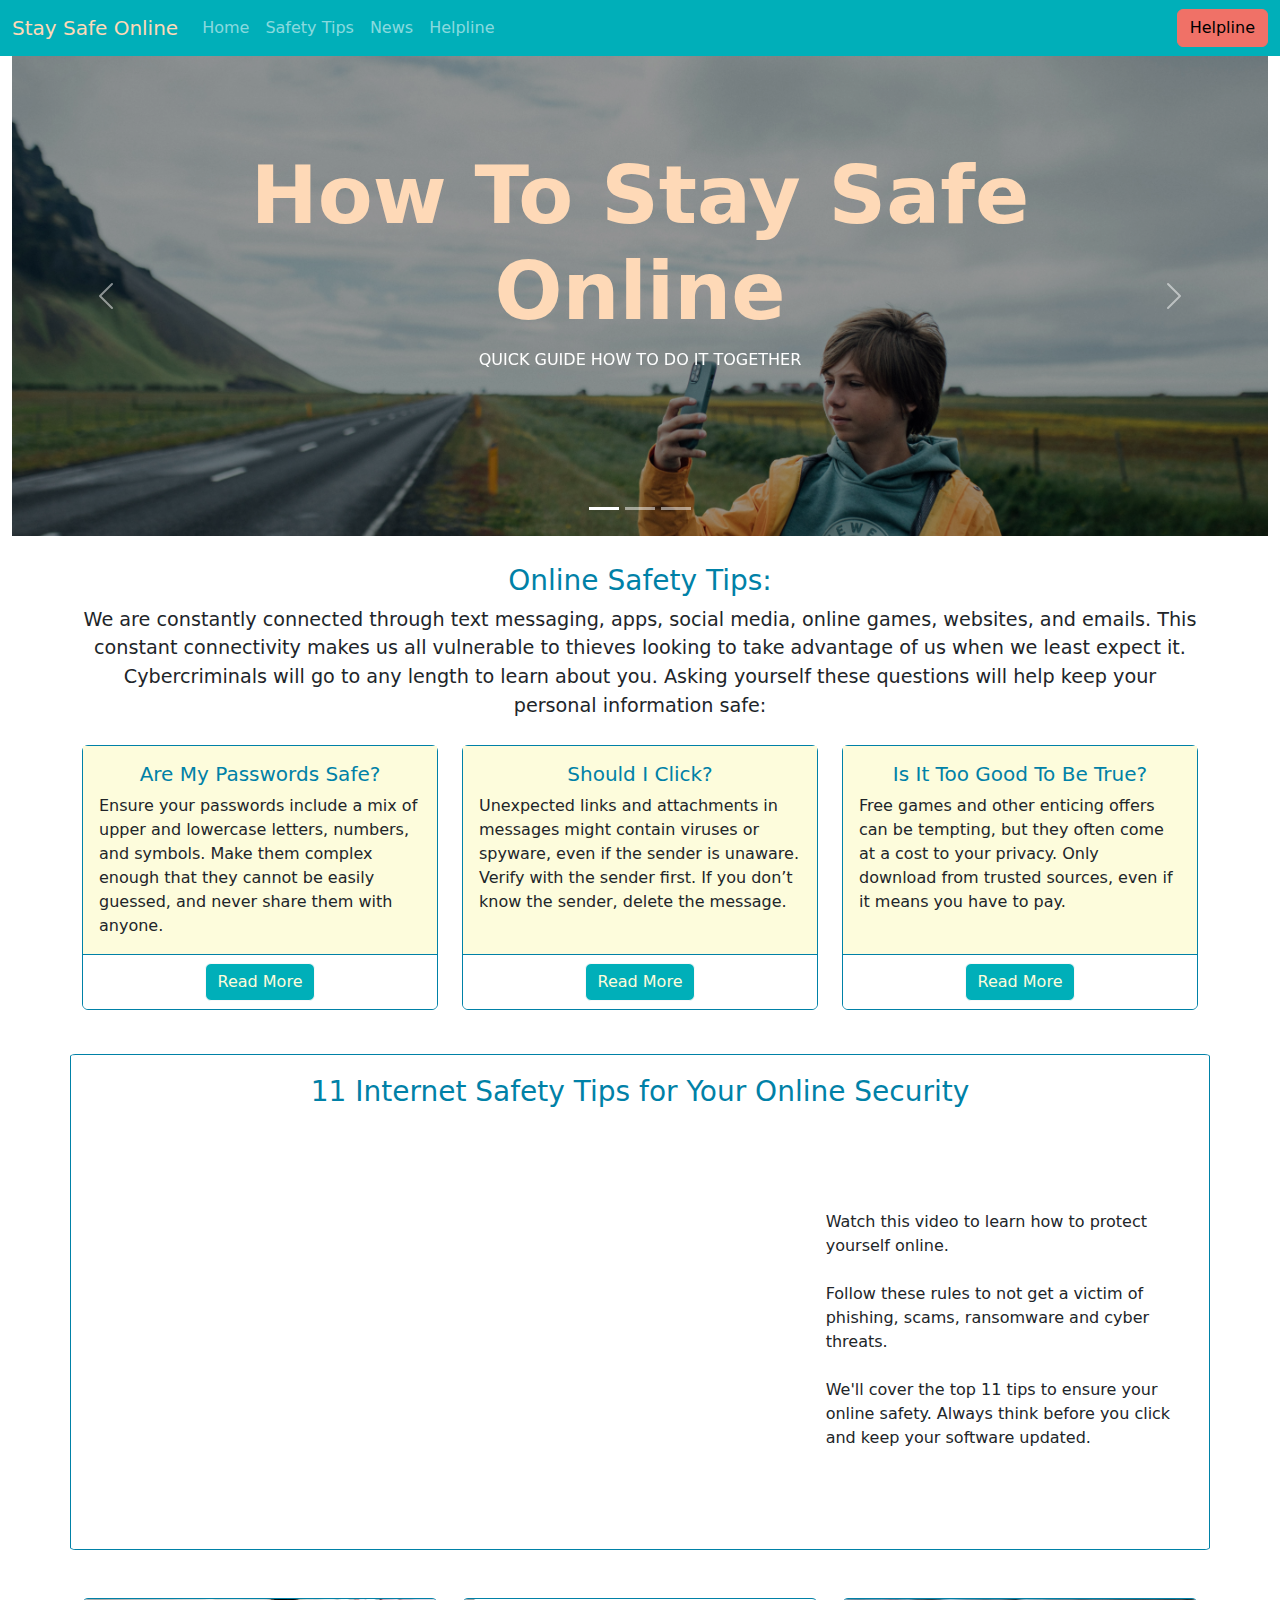
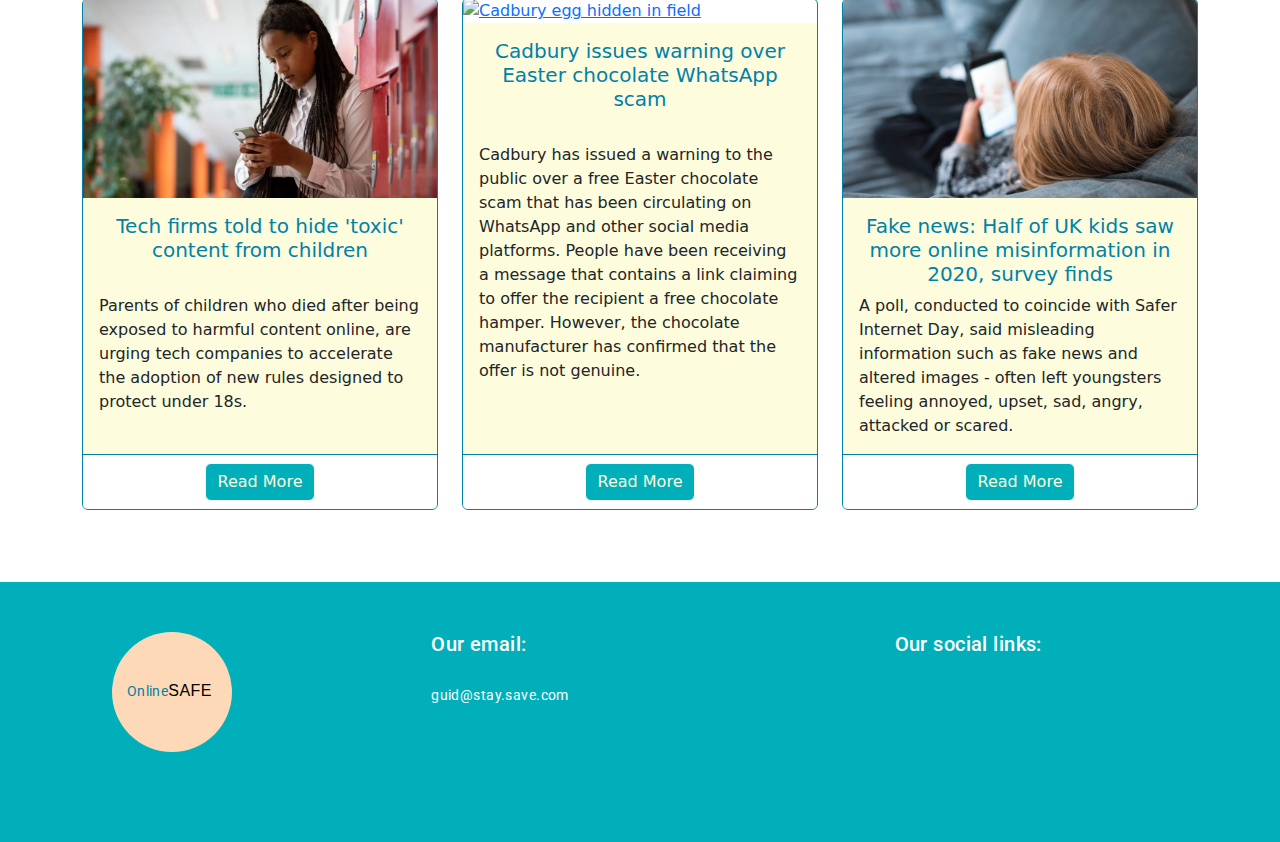
==== index.html @ 12eb0b9b "Merge pull request #34 from Swetlanda/cards-fixing" ====
<!DOCTYPE html>
<html lang="en">

<head>
    <meta charset="UTF-8">
    <meta name="viewport" content="width=device-width, initial-scale=1.0">

    <!-- Bootstrap 5.3-->
    <link href="https://cdn.jsdelivr.net/npm/bootstrap@5.3.3/dist/css/bootstrap.min.css" rel="stylesheet"
        integrity="sha384-QWTKZyjpPEjISv5WaRU9OFeRpok6YctnYmDr5pNlyT2bRjXh0JMhjY6hW+ALEwIH" crossorigin="anonymous">
    <script src="https://cdn.jsdelivr.net/npm/bootstrap@5.3.3/dist/js/bootstrap.bundle.min.js"
        integrity="sha384-YvpcrYf0tY3lHB60NNkmXc5s9fDVZLESaAA55NDzOxhy9GkcIdslK1eN7N6jIeHz" crossorigin="anonymous">
    </script>

    <!-- Font Awesome -->
    <script src="https://kit.fontawesome.com/e3f2204a0c.js" crossorigin="anonymous"></script>

    <!--Hover-->
    <link rel="stylesheet" href="https://cdnjs.cloudflare.com/ajax/libs/hover.css/2.1.1/css/hover-min.css" type="text/css" />

    <!--Style CSS-->
    <link rel="stylesheet" href="../assets/css/style.css" type="text/css">


    <title>A Guide How to Stay Safe Online</title>
</head>

<body>
    <!-- Navbar from Bootstrap and Whiskey example in LMS -->
    <nav class="navbar navbar-expand-sm navbar-dark navbar-custom-background">
        <div class="container-fluid">
            <a href="/" class="navbar-brand">Stay Safe Online</a>
            
            <!-- Bootstrap collapsable nav -->
            <button class="navbar-toggler" type="button" data-bs-toggle="collapse" data-bs-target="#navbarNavDropdown"
                aria-controls="navbarNavDropdown" aria-expanded="false" aria-label="Toggle navigation">
                <span class="navbar-toggler-icon"></span>
            </button>
            <div class="collapse navbar-collapse" id="navbarNavDropdown">
                <ul class="navbar-nav me-auto mb-2 mb-sm-0">
                    <li class="active nav-item"><a class="nav-link" href="/">Home</a></li>
                    <li class="nav-item"><a class="nav-link" href="/safety-tips-page.html">Safety Tips</a></li>
                    <li class="nav-item"><a class="nav-link" href="/news-page.html">News</a></li>
                    <li class="nav-item"><a class="nav-link" href="/helpline.html">Helpline</a></li>
                </ul>
            </div>
            <a href="/helpline.html"><button type="button" class="btn btn-helpline">Helpline</button></a>
        </div>
    </nav>

    <!--main content-->
    <main>


        <!--Hero-->
        <section class="container-fluid">
            <div id="carouselExampleIndicators" class="carousel slide">
                <div class="carousel-indicators">
                    <button type="button" data-bs-target="#carouselExampleIndicators" data-bs-slide-to="0"
                        class="active" aria-current="true" aria-label="Slide 1"></button>
                    <button type="button" data-bs-target="#carouselExampleIndicators" data-bs-slide-to="1"
                        aria-label="Slide 2"></button>
                    <button type="button" data-bs-target="#carouselExampleIndicators" data-bs-slide-to="2"
                        aria-label="Slide 3"></button>
                </div>
                <div class="carousel-inner">
                    <div class="carousel-item active c-item">
                        <img src="/assets/images/hero/banner1.jpg" class="d-block w-100 c-img" alt="...">
                        <div class="carousel-caption top-0 mt-4 d-none d-md-block">
                            <h1 class="display-1 fw-bolder text-capitalize mt-5">How to stay safe online</h1>
                            <p class="text-uppercase">Quick guide how to do it together</p>
                        </div>
                    </div>
                    <div class="carousel-item c-item">
                        <img src="/assets/images/hero/banner2.jpg" class="d-block w-100 c-img" alt="...">
                        <div class="carousel-caption top-0 mt-4 d-none d-md-block">
                            <h1 class="display-1 fw-bolder taxt-capitalize mt-5">How to stay safe online</h1>
                            <p class="text-uppercase">Quick guide how to do it together</p>
                        </div>
                    </div>
                    <div class="carousel-item c-item">
                        <img src="/assets/images/hero/banner3.jpg" class="d-block w-100 c-img" alt="...">
                        <div class="carousel-caption top-0 mt-4 d-none d-md-block">
                            <h1 class="display-1 fw-bolder taxt-capitalize mt-5">How to stay safe online</h1>
                            <p class="text-uppercase">Quick guide how to do it together</p>
                        </div>
                    </div>
                </div>
                <button class="carousel-control-prev" type="button" data-bs-target="#carouselExampleIndicators"
                    data-bs-slide="prev">
                    <span class="carousel-control-prev-icon" aria-hidden="true"></span>
                    <span class="visually-hidden">Previous</span>
                </button>
                <button class="carousel-control-next" type="button" data-bs-target="#carouselExampleIndicators"
                    data-bs-slide="next">
                    <span class="carousel-control-next-icon" aria-hidden="true"></span>
                    <span class="visually-hidden">Next</span>
                </button>
            </div>
        </section>

        <!-- Safety Tips Features using Bootstrap Cards -->
        <section id="homepage-safetytip">
            <div class="container">
                <div class="row">
                    <div class="col-12 my-2">
                        <h3 class="homepage-safety-header"><i class="fa-solid fa-earth-americas"></i> Online
                            Safety
                            Tips:</h3>
                        <p class="homepage-safety-text">We are constantly connected through text messaging,
                            apps, social
                            media, online games, websites, and emails. This constant connectivity makes us all
                            vulnerable to thieves looking to take advantage of us when we least expect it.
                            Cybercriminals will go to any length to learn about you. Asking yourself these
                            questions
                            will help keep your personal information safe:
                        </p>
                    </div>
                </div>
                <div class="row row-cols-1 row-cols-md-3">
                    <div class="col mb-4">
                        <div class="card h-100">
                            <div class="card-body safety-article">
                                <h5 class="card-title"><i class="fa-solid fa-key"></i> Are My Passwords Safe?
                                </h5>
                                <p class="card-text">Ensure your passwords include a mix of upper and lowercase
                                    letters,
                                    numbers, and symbols. Make them complex enough that they cannot be easily
                                    guessed,
                                    and never share them with anyone.</p>
                            </div>
                            <div class="card-footer">
                                <a href="https://support.google.com/accounts/answer/32040?hl=en"
                                    class="btn btn-light">Read More</a>
                            </div>
                        </div>
                    </div>
                    <div class="co mb-4">
                        <div class="card h-100">
                            <div class="card-body safety-article">
                                <h5 class="card-title"><i class="fa-solid fa-bug"></i> Should I Click?</h5>
                                <p class="card-text">Unexpected links and attachments in messages might contain
                                    viruses
                                    or spyware, even if the sender is unaware. Verify with the sender first. If
                                    you
                                    don’t know the sender, delete the message.</p>
                            </div>
                            <div class="card-footer">
                                <a href="https://www.malwarebytes.com/cybersecurity/basics/internet-safety-tips"
                                    class="btn btn-light">Read More</a>
                            </div>
                        </div>
                    </div>
                    <div class="col mb-4">
                        <div class="card h-100">
                            <div class="card-body safety-article">
                                <h5 class="card-title"><i class="fa-solid fa-user-shield"></i> Is It Too Good To
                                    Be
                                    True?</h5>
                                <p class="card-text">Free games and other enticing offers can be tempting, but
                                    they
                                    often come at a cost to your privacy. Only download from trusted sources,
                                    even if it
                                    means you have to pay.</p>
                            </div>
                            <div class="card-footer">
                                <a href="https://www.nspcc.org.uk/keeping-children-safe/online-safety/online-games/"
                                    class="btn btn-light">Read More</a>
                            </div>
                        </div>
                    </div>
                </div>
            </div>
         </section>

        <!-- /.Safety Tips Features -->

        <!-- /Video/Image Features - link copied from Youtube-->
        <div class="container video">
            <div class="row gap20">
                <div class="col-md-12">
                    <h3 class="homepage-video-header"><i class="fa-solid fa-user-lock"></i> 11 Internet Safety Tips for
                        Your Online Security</h3>
                </div>
                <div class="row">
                    <div class="col-md-8 mb-3">
                        <div class="embed-responsive embed-responsive-16by9 video-box">
                            <iframe class="embed-responsive-item" width="560" height="315"
                                src="https://www.youtube.com/embed/aO858HyFbKI?si=JNpHfuOLZrIOGwJD"
                                title="YouTube video player" frameborder="0"
                                allow="accelerometer; autoplay; clipboard-write; encrypted-media; gyroscope; picture-in-picture; web-share"
                                referrerpolicy="strict-origin-when-cross-origin" allowfullscreen></iframe>
                        </div>
                    </div>
                    <div class="col-md-4 video-description d-flex align-items-center">
                        <p>
                            Watch this video to learn how to protect yourself online.
                            <br>
                            <br>
                            Follow these rules to not get a victim of phishing, scams, ransomware and cyber
                            threats.
                            <br>
                            <br>
                            We'll cover the top 11 tips to ensure your online safety.
                            Always think before you click and keep your software updated.
                        </p>
                    </div>
                </div>
            </div>
        </div>
        <br>
        <br>


<!-- /News Features -->
        <div class="container">
            <div class="row row-cols-1 row-cols-md-3">
                <div class="col mb-4">
                    <div class="card h-100">
                        <a href="https://www.bbc.co.uk/news/articles/czrx13jj9p3o" target="_blank">
                            <img src="/assets/images/bbc-news-toxic-content.jpg" class="card-img-top"
                                alt="Girl looking at phone">
                        </a>
                        <div class="card-body safety-article">
                            <h5 class="card-title">Tech firms told to hide 'toxic' content from children</h5>
                            <br>
                            <p class="card-text">Parents of children who died after being exposed to harmful content
                                online,
                                are urging tech companies to accelerate the adoption of new rules designed to protect
                                under 18s.
                            </p>
                        </div>
                        <div class="card-footer">
                            <a href="https://www.bbc.co.uk/news/articles/czrx13jj9p3o" target="_blank"
                                class="btn btn-light">Read More</a>
                        </div>
                    </div>
                </div>
                <div class="col mb-4">
                    <div class="card h-100">
                        <a href="https://news.sky.com/story/cadbury-issues-warning-over-easter-chocolate-whatsapp-scam-12579457"
                            target="_blank">
                            <img src="/assets/images/skynews-cadbury-scam-whatsapp.png" class="card-img-top"
                                alt="Cadbury egg hidden in field">
                        </a>
                        <div class="card-body safety-article">
                            <h5 class="card-title">Cadbury issues warning over Easter chocolate WhatsApp scam</h5>
                            <br>
                            <p class="card-text">Cadbury has issued a warning to the public over a free Easter chocolate
                                scam that has been circulating on WhatsApp and other social media platforms.

                                People have been receiving a message that contains a link claiming to offer the
                                recipient a free chocolate hamper.

                                However, the chocolate manufacturer has confirmed that the offer is not genuine.</p>
                        </div>
                        <div class="card-footer">
                            <a href="https://news.sky.com/story/cadbury-issues-warning-over-easter-chocolate-whatsapp-scam-12579457"
                                target="_blank" class="btn btn-light">Read More</a>
                        </div>
                    </div>
                </div>
                <div class="col mb-4">
                    <div class="card h-100">
                        <a href="https://news.sky.com/story/fake-news-half-of-uk-kids-saw-more-online-misinformation-in-2020-survey-finds-12213722"
                            target="_blank">
                            <img src="/assets/images/skynews-child-online-safety.jpg" class="card-img-top"
                                alt="Redhead child on sofa looking at phone">
                        </a>
                        <div class="card-body safety-article">
                            <h5 class="card-title">Fake news: Half of UK kids saw more online misinformation in 2020,
                                survey finds
                            </h5>
                            <p class="card-text">A poll, conducted to coincide with Safer Internet Day, said misleading
                                information such as fake news and altered images - often left youngsters feeling
                                annoyed, upset, sad, angry, attacked or scared.
                            </p>
                        </div>
                        <div class="card-footer">
                            <a href="https://news.sky.com/story/fake-news-half-of-uk-kids-saw-more-online-misinformation-in-2020-survey-finds-12213722"
                                target="_blank" class="btn btn-light">Read More</a>
                        </div>
                    </div>
                </div>
                <br>
            </div>
        </div>
        <br>
        <br>
    </main>

    <!--Footer-->
    <footer class="footer">
        <div class="container-fluid footer-list">
            <div class="logo">
                <a href="index.html" class="link">Online<span class="logo-span">SAFE</span></a>
            </div>
            <div class="socials-email">
                <h5>Our email:</h5>
                <p>guid@stay.save.com</p>
            </div>
            <div class="socials">
                <h5>Our social links:</h5>
                <ul id="social-networks">
                    <li>
                        <a href="https://www.facebook.com/" target="_blank" rel="noopener"
                            aria-label="Visit our Facebook page (opens in a new tab)">
                            <i class="fa-brands fa-facebook" style="font-size: 3em;"></i></a>
                    </li>
                    <li>
                        <a href="https://www.twitter.com/" target="_blank" rel="noopener"
                            aria-label="Visit our Twitter page (opens in a new tab)">
                            <i class="fa-brands fa-twitter-square" style="font-size: 3em;"></i></a>
                    </li>
                    <li>
                        <a href="https://www.youtube.com/" target="_blank" rel="noopener"
                            aria-label="Visit our YouTube page (opens in a new tab)">
                            <i class="fa-brands fa-youtube-square" style="font-size: 3em;"></i></a>
                    </li>
                    <li>
                        <a href="https://www.instagram.com/" target="_blank" rel="noopener"
                            aria-label="Visit our Instagram page (opens in a new tab)">
                            <i class="fa-brands fa-instagram" style="font-size: 3em;"></i></a>
                    </li>
                </ul>
            </div>
        </div>
    </footer>

    <!-- Bootstrap 5.3-->

    <script src="https://cdn.jsdelivr.net/npm/@popperjs/core@2.11.8/dist/umd/popper.min.js"
        integrity="sha384-I7E8VVD/ismYTF4hNIPjVp/Zjvgyol6VFvRkX/vR+Vc4jQkC+hVqc2pM8ODewa9r" crossorigin="anonymous">
    </script>
    <script src="https://cdn.jsdelivr.net/npm/bootstrap@5.3.3/dist/js/bootstrap.min.js"
        integrity="sha384-0pUGZvbkm6XF6gxjEnlmuGrJXVbNuzT9qBBavbLwCsOGabYfZo0T0to5eqruptLy" crossorigin="anonymous">
    </script>

</body>

</html>
---- assets/css/style.css ----
@import url('https://fonts.googleapis.com/css?family=Roboto:100,200,300,400,500,600,700');

/* Asterisk wildcard selector to override default styles added by the browser */
* {
    padding: 0;
    margin: 0;
    box-sizing: border-box;
}

/* General styles */
body {
    min-height: 100vh;
    display: flex;
    flex-direction: column;
}


/* Styles for Navbar */
.navbar-custom-background {
    background-color: #00AFB9;
}

.btn-helpline {
    background-color: #F07167;
    border-color: #F07167;
    color: black;
}

.btn-helpline:hover {
    background-color: #d7473c;
    border-color: #d7473c;
}

.navbar-brand {
    color: #FED9B7;
}

/* Main content */
main {

    /* Make main element take up any surplus space to push footer down */
    flex: 1 0 auto;
}

/* hero */
h1 {
    color: #FED9B7;
}

.c-item {
    height: 480px;
}

.c-img {
    height: 100%;
    object-fit: cover;
    filter: brightness(0.6);
}

/*Safety tips*/
.homepage-safety-header,
.safety-page-header, .news-header {
    color: #0081A7;
    text-align: center;
    margin-top: 20px;
}

.homepage-safety-text {
    text-align: center;
    font-size: 120%;
}

.safety-page-text {
    text-align: center;
    font-size: 120%;
}

.safety-article {
    background-color: #FDFCDC;

}

.card-footer {
    background-color: white;
    text-align: center;
}

.card-title {
    text-align: center;
    color: #0081A7;
}

.card {
    border-color: #0081A7;
    margin-bottom: 0;
}

.btn-light {
    background-color: #00AFB9;
    color: #FDFCDC;
}

.btn-light:hover {
    background-color: #166166;
    color: #FDFCDC;
}

.card-footer {
    border-color: #0081A7;
}

/* Video-feature*/
.gap20 {
    margin-top: 20px;
}

.homepage-video-header {
    color: #0081A7;
    text-align: center;

    margin-bottom: 20px;
}

.embed-responsive-16by9 {
    position: relative;
    display: block;
    overflow: hidden;
    width: 100%;
    padding-top: 56.25%;
}

.embed-responsive-16by9 iframe {
    position: absolute;
    top: 0;
    left: 0;
    width: 100%;
    height: 100%;
}

@media (max-width: 767px) {
    .col-md-8,
    .col-md-4 {
        flex: 0 0 100%;
        max-width: 100%;
    }
}

.video {
    border: 1px solid #0081A7;
    border-radius: 0.5%;
    margin-top: 20px;

}

.video-box {
    margin-bottom: 20px;
    display: block;
    margin: auto;
 }

/* Feature - Video */
.gap100 {
    margin-bottom: 100px;
  }

/* Footer */
.footer {
    font-family: "Roboto", sans-serif;
    font-style: normal;
    font-weight: 400;
    font-size: 14px;
    line-height: 1.71;
    letter-spacing: 0.03em;
    color: #ffffff;
    background: #00AFB9;
    height: auto;
    padding-top: 50px;
    padding-bottom: 50px;

}

.footer-list {
    display: flex;
    justify-content: space-around;
}

.logo {
    width: 120px;
    height: 120px;
    background-color: #FED9B7;
    border-radius: 50%;
}

#social-networks {
    text-align: center;
    padding: 20px 0;
    display: flex;
    justify-content: space-evenly;
    list-style-type: none;
}

#social-networks i {
    font-size: 160%;
    padding: 5%;
    color: #3a3a3a;
}

#social-networks i:hover {
    color: #FED9B7;
}

.socials-email h5 {
    margin-bottom: 28px;
}

.socials {
    width: 400px;
    height: auto;
}

.socials h5 {
    text-align: center;
}

.footer a {
    position: relative;
    top: 40%;
    left: 15px;
    font-style: normal;
    text-decoration: none;
    color: #0081A7;
    letter-spacing: 0.03em;
}

.logo-span {
    font-family: "Raleway", sans-serif;
    font-weight: 400;
    font-size: 16px;
    line-height: 1.19;
    letter-spacing: 0.03em;
    color: black;
}

/* Media query: large or landscape phones (576px and up) */
@media screen and (max-width: 765px) {
    .logo {
        display: none;
    }
}

/* Helpline */
.image-container {
    display: flex;
    justify-content: center; 
    align-items: center;    
    text-align: center;   
    padding: 20px;   
 }

.responsive-image {
    max-width: 100%; 
    height: auto;    
    display: block;  
    margin: 0 auto;  
    width: 15%;      
}
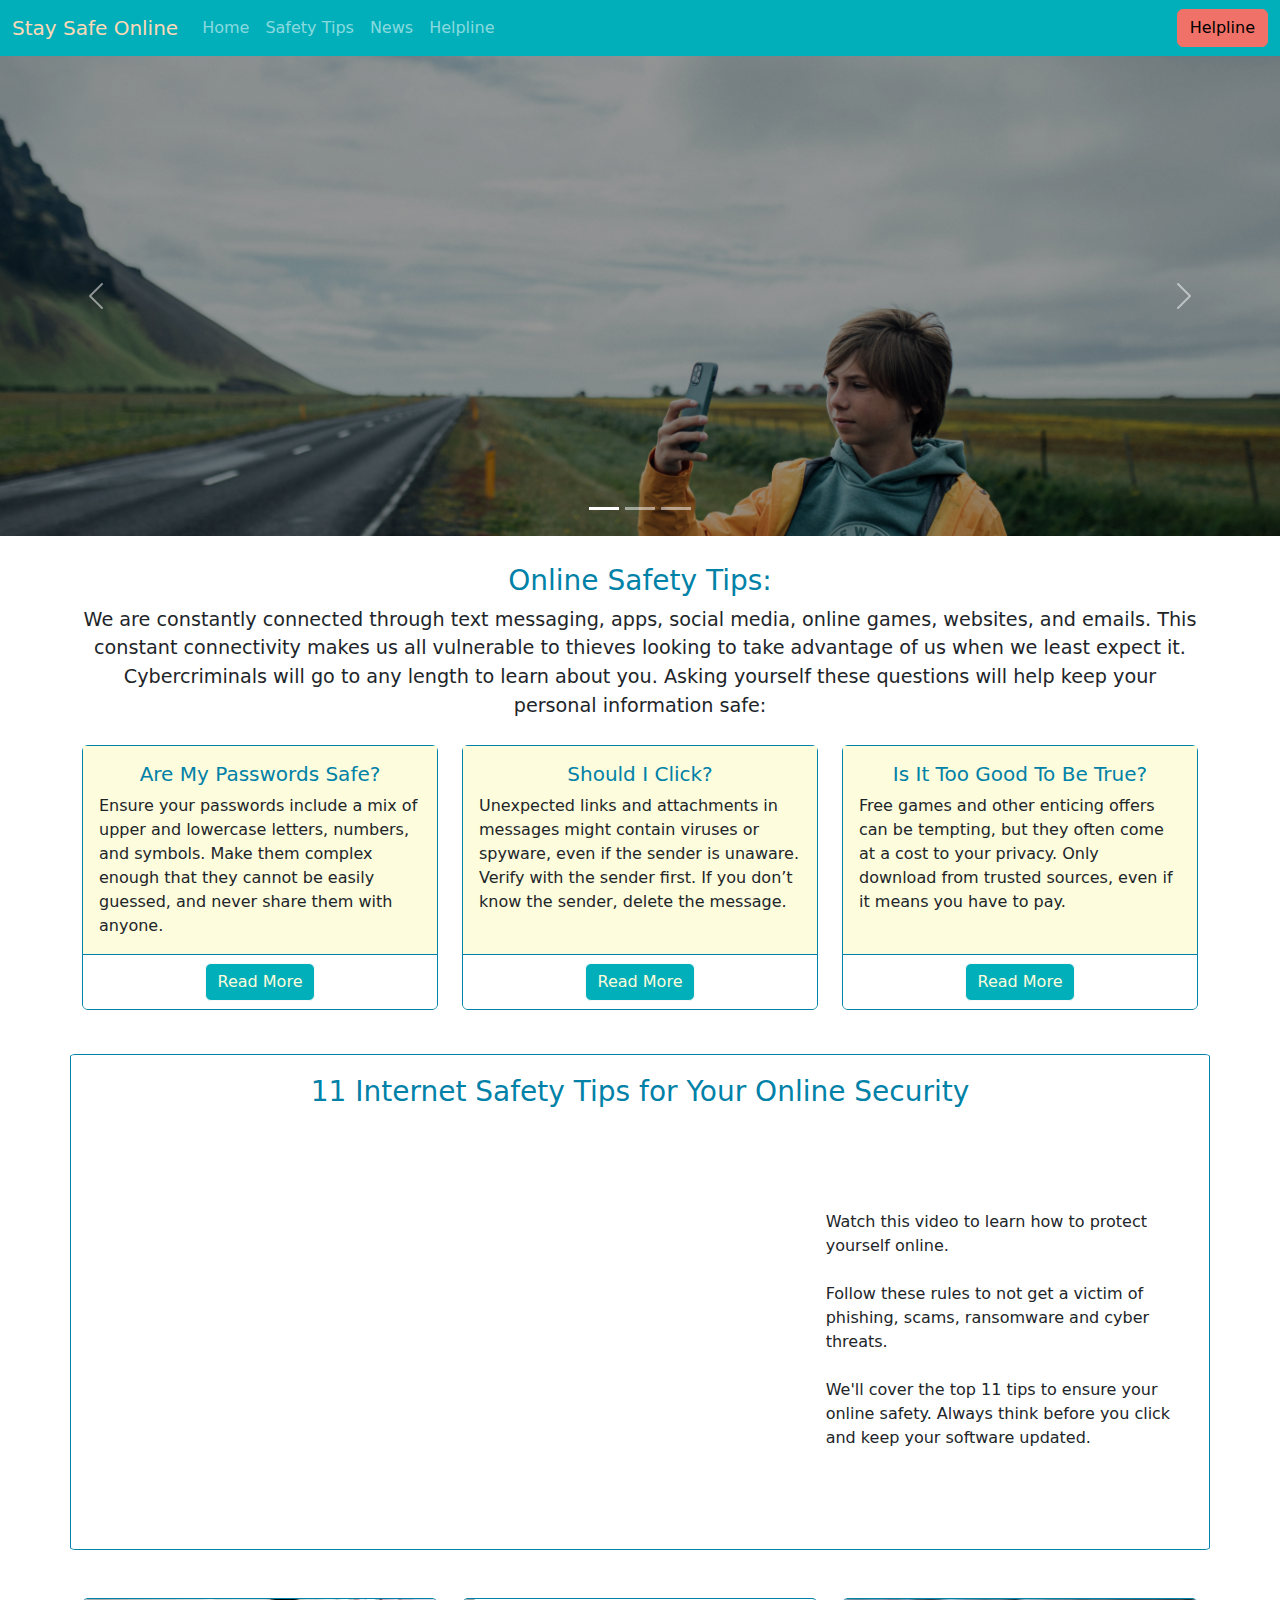
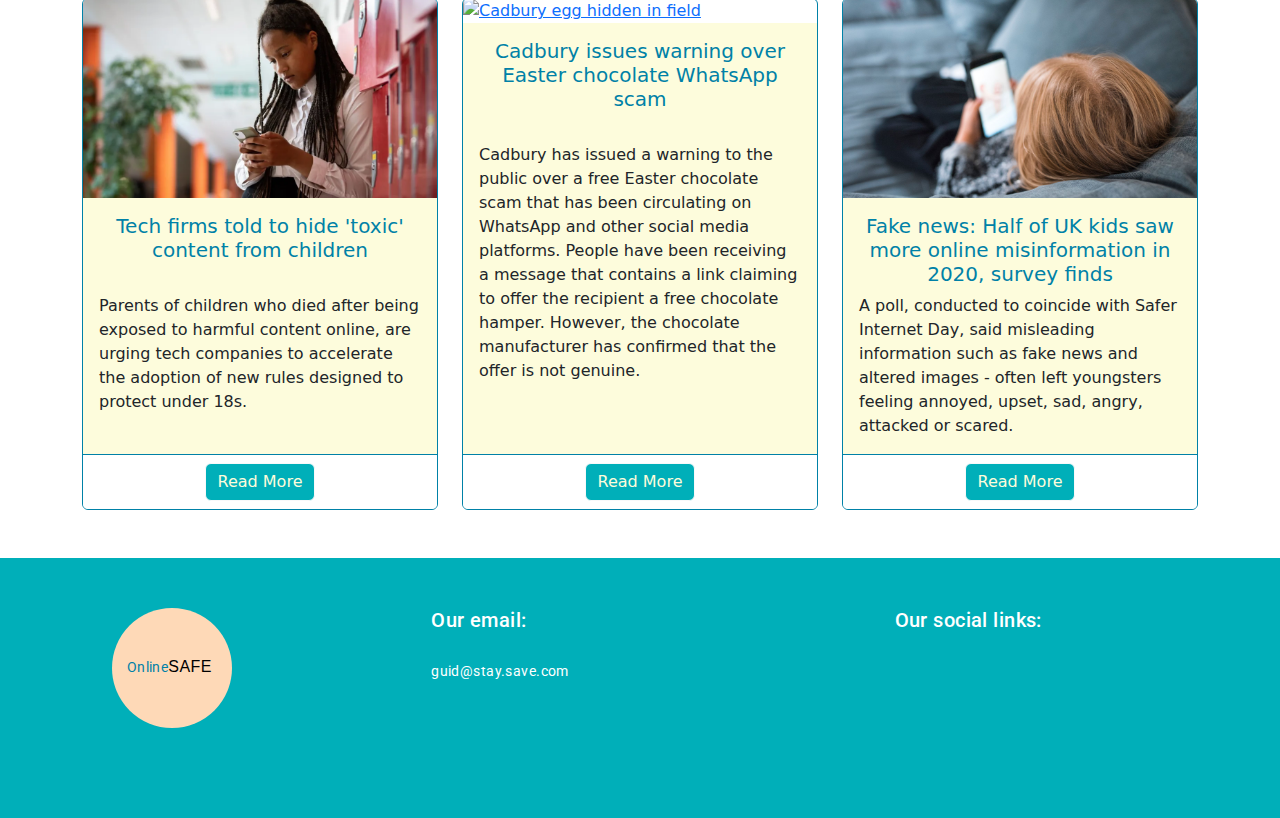
==== commit 05510641: "Grammar mistake fixed" ====
--- a/index.html
+++ b/index.html
@@ -53,7 +53,7 @@
 
 
         <!--Hero-->
-        <section class="container-fluid">
+        <section id="hero">
             <div id="carouselExampleIndicators" class="carousel slide">
                 <div class="carousel-indicators">
                     <button type="button" data-bs-target="#carouselExampleIndicators" data-bs-slide-to="0"
@@ -65,22 +65,22 @@
                 </div>
                 <div class="carousel-inner">
                     <div class="carousel-item active c-item">
-                        <img src="/assets/images/hero/banner1.jpg" class="d-block w-100 c-img" alt="...">
-                        <div class="carousel-caption top-0 mt-4 d-none d-md-block">
+                        <img src="/assets/images/hero/banner1.jpg" class="d-block w-100 c-img" alt="boy with a phone">
+                        <div id="cover-text">
                             <h1 class="display-1 fw-bolder text-capitalize mt-5">How to stay safe online</h1>
                             <p class="text-uppercase">Quick guide how to do it together</p>
                         </div>
                     </div>
                     <div class="carousel-item c-item">
-                        <img src="/assets/images/hero/banner2.jpg" class="d-block w-100 c-img" alt="...">
-                        <div class="carousel-caption top-0 mt-4 d-none d-md-block">
+                        <img src="/assets/images/hero/banner2.jpg" class="d-block w-100 c-img" alt="a laptop">
+                        <div id="cover-text">
                             <h1 class="display-1 fw-bolder taxt-capitalize mt-5">How to stay safe online</h1>
                             <p class="text-uppercase">Quick guide how to do it together</p>
                         </div>
                     </div>
                     <div class="carousel-item c-item">
-                        <img src="/assets/images/hero/banner3.jpg" class="d-block w-100 c-img" alt="...">
-                        <div class="carousel-caption top-0 mt-4 d-none d-md-block">
+                        <img src="/assets/images/hero/banner3.jpg" class="d-block w-100 c-img" alt="teenegers with phones">
+                        <div id="cover-text">
                             <h1 class="display-1 fw-bolder taxt-capitalize mt-5">How to stay safe online</h1>
                             <p class="text-uppercase">Quick guide how to do it together</p>
                         </div>
@@ -286,8 +286,7 @@
             </div>
         </div>
         <br>
-        <br>
-    </main>
+     </main>
 
     <!--Footer-->
     <footer class="footer">
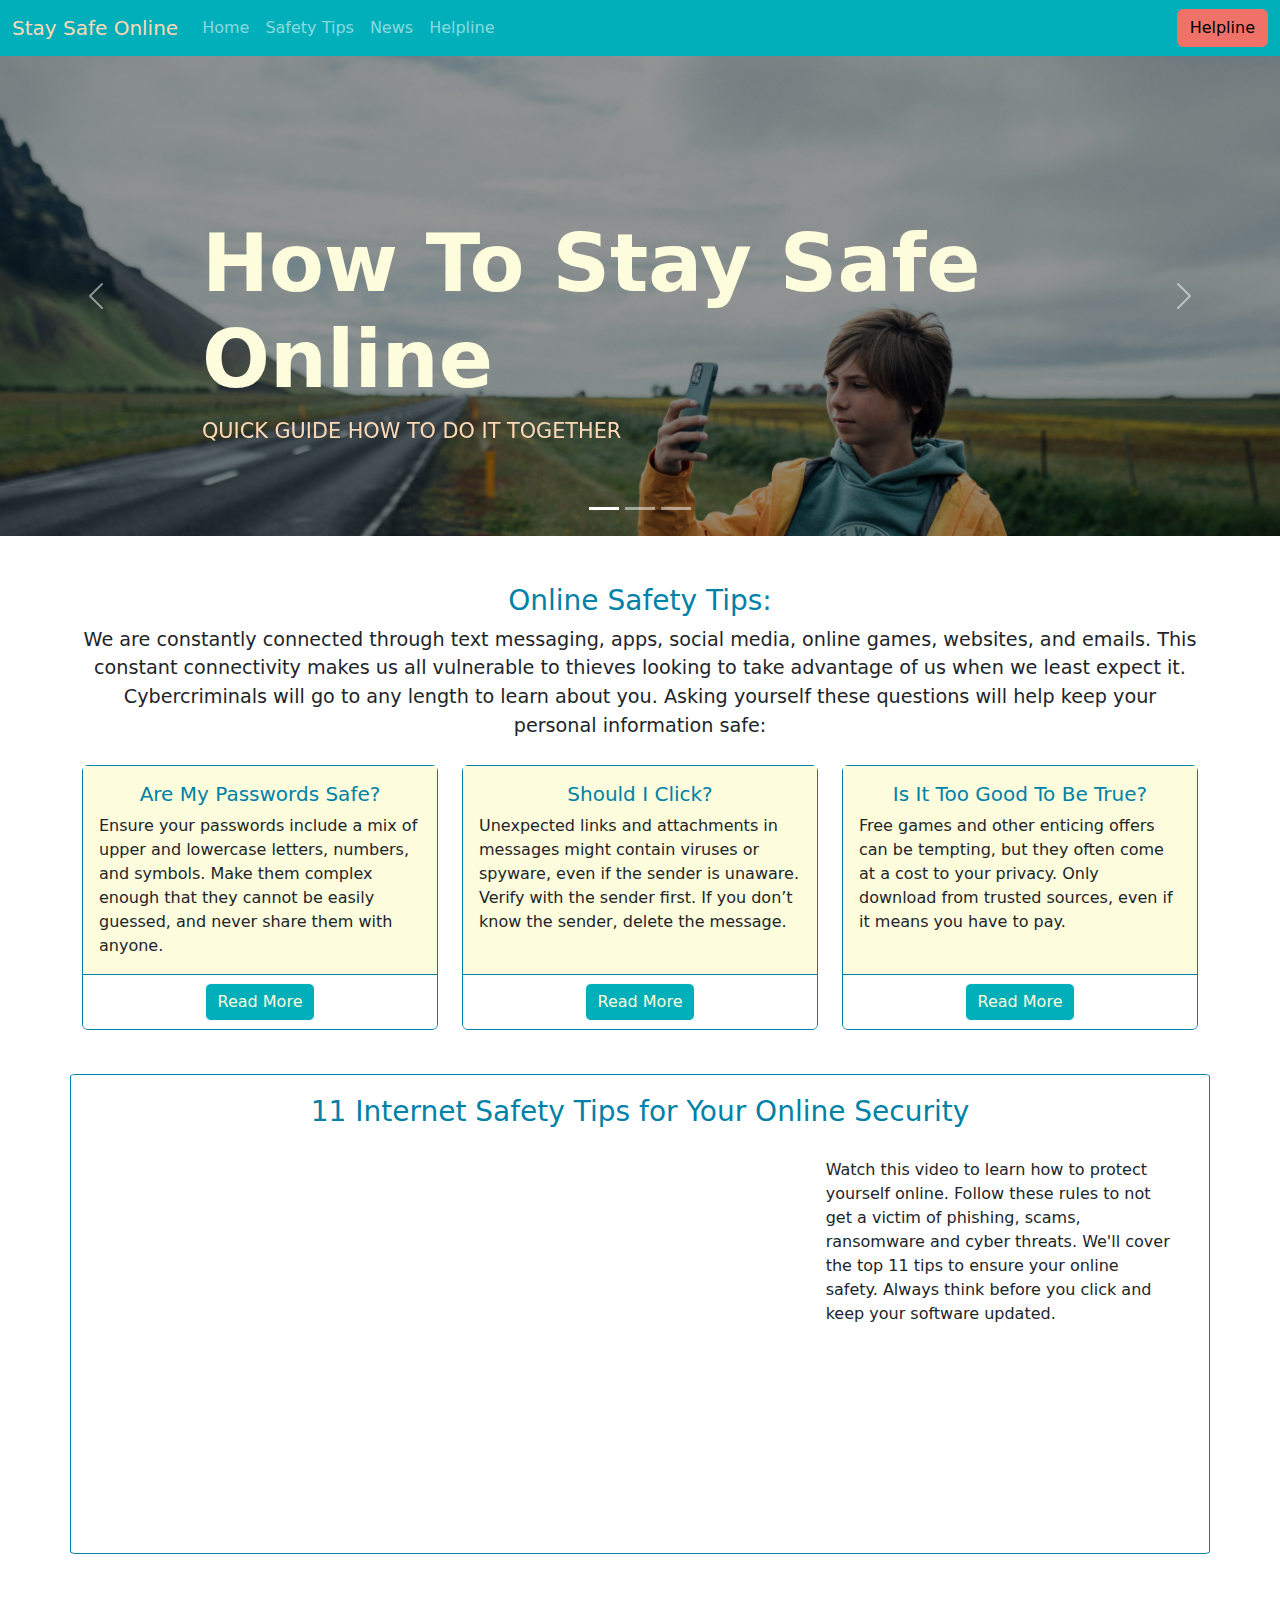
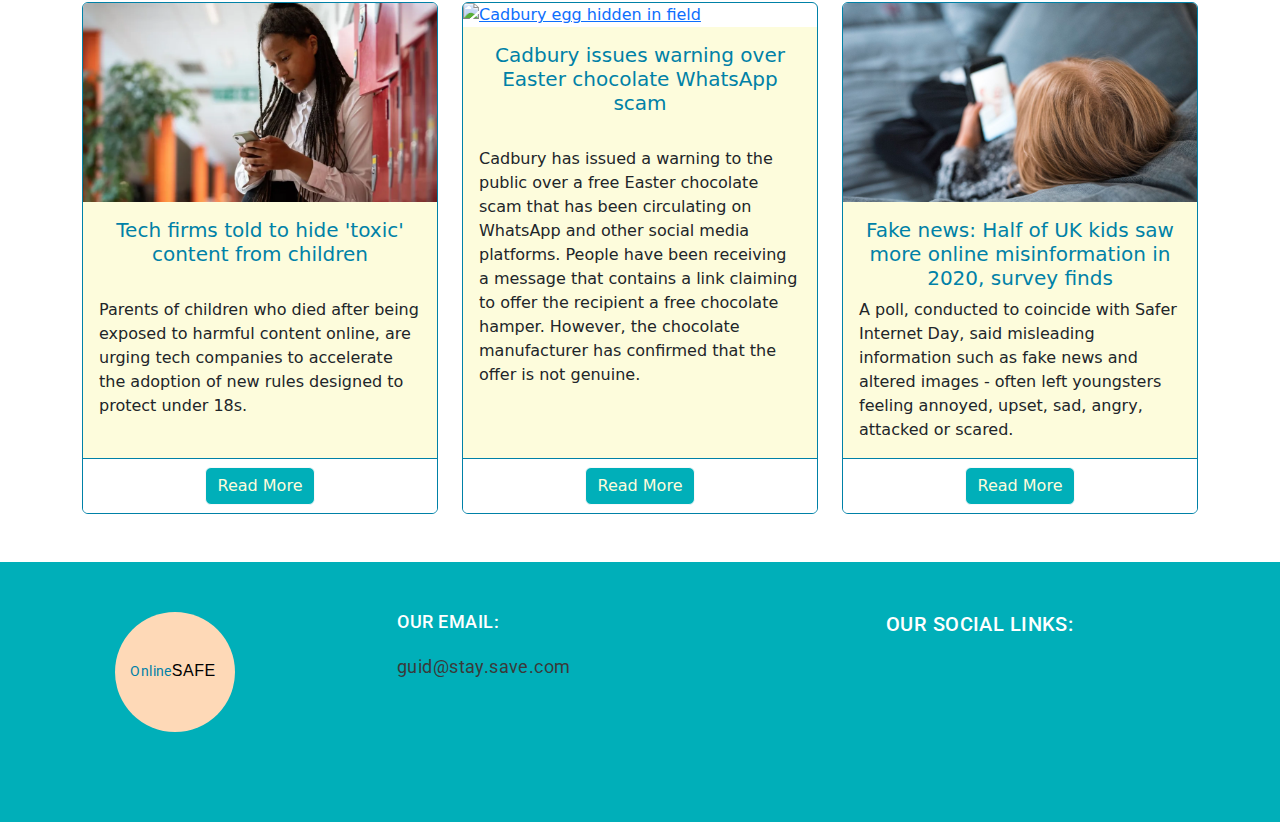
==== commit b371e3b1: "changed email in footer" ====
--- a/index.html
+++ b/index.html
@@ -117,8 +117,8 @@
                         </p>
                     </div>
                 </div>
-                <div class="row row-cols-1 row-cols-md-3">
-                    <div class="col mb-4">
+                <div class="row row-cols-1 row-cols-md-3 g-4">
+                    <div class="col">
                         <div class="card h-100">
                             <div class="card-body safety-article">
                                 <h5 class="card-title"><i class="fa-solid fa-key"></i> Are My Passwords Safe?
@@ -135,7 +135,7 @@
                             </div>
                         </div>
                     </div>
-                    <div class="co mb-4">
+                    <div class="col">
                         <div class="card h-100">
                             <div class="card-body safety-article">
                                 <h5 class="card-title"><i class="fa-solid fa-bug"></i> Should I Click?</h5>
@@ -151,7 +151,7 @@
                             </div>
                         </div>
                     </div>
-                    <div class="col mb-4">
+                    <div class="col">
                         <div class="card h-100">
                             <div class="card-body safety-article">
                                 <h5 class="card-title"><i class="fa-solid fa-user-shield"></i> Is It Too Good To
@@ -171,7 +171,8 @@
                     </div>
                 </div>
             </div>
-         </section>
+            <br>
+        </section>
 
         <!-- /.Safety Tips Features -->
 
@@ -183,7 +184,8 @@
                         Your Online Security</h3>
                 </div>
                 <div class="row">
-                    <div class="col-md-8 mb-3">
+                    <div class="col-md-8">
+
                         <div class="embed-responsive embed-responsive-16by9 video-box">
                             <iframe class="embed-responsive-item" width="560" height="315"
                                 src="https://www.youtube.com/embed/aO858HyFbKI?si=JNpHfuOLZrIOGwJD"
@@ -192,15 +194,11 @@
                                 referrerpolicy="strict-origin-when-cross-origin" allowfullscreen></iframe>
                         </div>
                     </div>
-                    <div class="col-md-4 video-description d-flex align-items-center">
+                    <div class="col-md-4 video-description">
                         <p>
                             Watch this video to learn how to protect yourself online.
-                            <br>
-                            <br>
                             Follow these rules to not get a victim of phishing, scams, ransomware and cyber
                             threats.
-                            <br>
-                            <br>
                             We'll cover the top 11 tips to ensure your online safety.
                             Always think before you click and keep your software updated.
                         </p>
@@ -215,7 +213,7 @@
 <!-- /News Features -->
         <div class="container">
             <div class="row row-cols-1 row-cols-md-3">
-                <div class="col mb-4">
+                <div class="col">
                     <div class="card h-100">
                         <a href="https://www.bbc.co.uk/news/articles/czrx13jj9p3o" target="_blank">
                             <img src="/assets/images/bbc-news-toxic-content.jpg" class="card-img-top"
@@ -236,7 +234,7 @@
                         </div>
                     </div>
                 </div>
-                <div class="col mb-4">
+                <div class="col">
                     <div class="card h-100">
                         <a href="https://news.sky.com/story/cadbury-issues-warning-over-easter-chocolate-whatsapp-scam-12579457"
                             target="_blank">
@@ -260,7 +258,7 @@
                         </div>
                     </div>
                 </div>
-                <div class="col mb-4">
+                <div class="col">
                     <div class="card h-100">
                         <a href="https://news.sky.com/story/fake-news-half-of-uk-kids-saw-more-online-misinformation-in-2020-survey-finds-12213722"
                             target="_blank">
@@ -286,17 +284,18 @@
             </div>
         </div>
         <br>
-     </main>
+        <br>
+    </main>
 
     <!--Footer-->
     <footer class="footer">
         <div class="container-fluid footer-list">
             <div class="logo">
-                <a href="index.html" class="link">Online<span class="logo-span">SAFE</span></a>
+                <a href="index.html" class="logo link">Online<span class="logo-span">SAFE</span></a>
             </div>
             <div class="socials-email">
-                <h5>Our email:</h5>
-                <p>guid@stay.save.com</p>
+                <h5 class="socials-title">Our email:</h5>
+                <a href="mailto:guid@stay.save.com" class="email link">guid@stay.save.com</a>
             </div>
             <div class="socials">
                 <h5>Our social links:</h5>
--- a/assets/css/style.css
+++ b/assets/css/style.css
@@ -14,6 +14,9 @@
     flex-direction: column;
 }
 
+.link {
+    text-decoration: none;
+}
 
 /* Styles for Navbar */
 .navbar-custom-background {
@@ -43,10 +46,32 @@
 }
 
 /* hero */
+#hero {
+    height: 500px;
+    width: 100%;
+    position: relative;
+}
+
+#cover-text {
+    font-size: 130%;
+    position: absolute;
+    top: 15%;
+    left: 15%;
+    bottom: 30px;
+    width: 80%;
+    min-height: 200px;
+    padding-top: 40px;
+    padding-left: 10px;
+}
+
 h1 {
+    color: #FDFCDC;
+    
+}
+
+.text-uppercase {
     color: #FED9B7;
 }
-
 .c-item {
     height: 480px;
 }
@@ -59,7 +84,8 @@
 
 /*Safety tips*/
 .homepage-safety-header,
-.safety-page-header, .news-header {
+.safety-page-header,
+.news-header {
     color: #0081A7;
     text-align: center;
     margin-top: 20px;
@@ -117,7 +143,6 @@
 .homepage-video-header {
     color: #0081A7;
     text-align: center;
-
     margin-bottom: 20px;
 }
 
@@ -138,6 +163,7 @@
 }
 
 @media (max-width: 767px) {
+
     .col-md-8,
     .col-md-4 {
         flex: 0 0 100%;
@@ -156,12 +182,15 @@
     margin-bottom: 20px;
     display: block;
     margin: auto;
- }
+}
+.video-description {
+    margin-top: 10px;
+}
 
 /* Feature - Video */
 .gap100 {
     margin-bottom: 100px;
-  }
+}
 
 /* Footer */
 .footer {
@@ -208,9 +237,33 @@
 #social-networks i:hover {
     color: #FED9B7;
 }
-
-.socials-email h5 {
-    margin-bottom: 28px;
+.socials-email {
+    width: 206px;
+    height: 80px;
+    margin-left: 50px;
+    margin: 0;
+    padding: 0;
+}
+
+.email {
+    font-size: large;
+    color: #3a3a3a;
+    text-align: center;
+}
+
+.socials-title {
+    font-size: 18px;
+    line-height: 1.14;
+    letter-spacing: 0.03em;
+    text-transform: uppercase;
+    text-align: left;
+    color: #FFFFFF;
+    margin-top: 0;
+    margin-bottom: 20px;
+    padding: 0;
+}
+.socials-email a:hover {
+    color: #FED9B7;
 }
 
 .socials {
@@ -219,10 +272,11 @@
 }
 
 .socials h5 {
-    text-align: center;
-}
-
-.footer a {
+    text-transform: uppercase;
+    text-align: center;
+}
+
+.footer .logo {
     position: relative;
     top: 40%;
     left: 15px;
@@ -251,16 +305,16 @@
 /* Helpline */
 .image-container {
     display: flex;
-    justify-content: center; 
-    align-items: center;    
-    text-align: center;   
-    padding: 20px;   
- }
+    justify-content: center;
+    align-items: center;
+    text-align: center;
+    padding: 20px;
+}
 
 .responsive-image {
-    max-width: 100%; 
-    height: auto;    
-    display: block;  
-    margin: 0 auto;  
-    width: 15%;      
+    max-width: 100%;
+    height: auto;
+    display: block;
+    margin: 0 auto;
+    width: 15%;
 }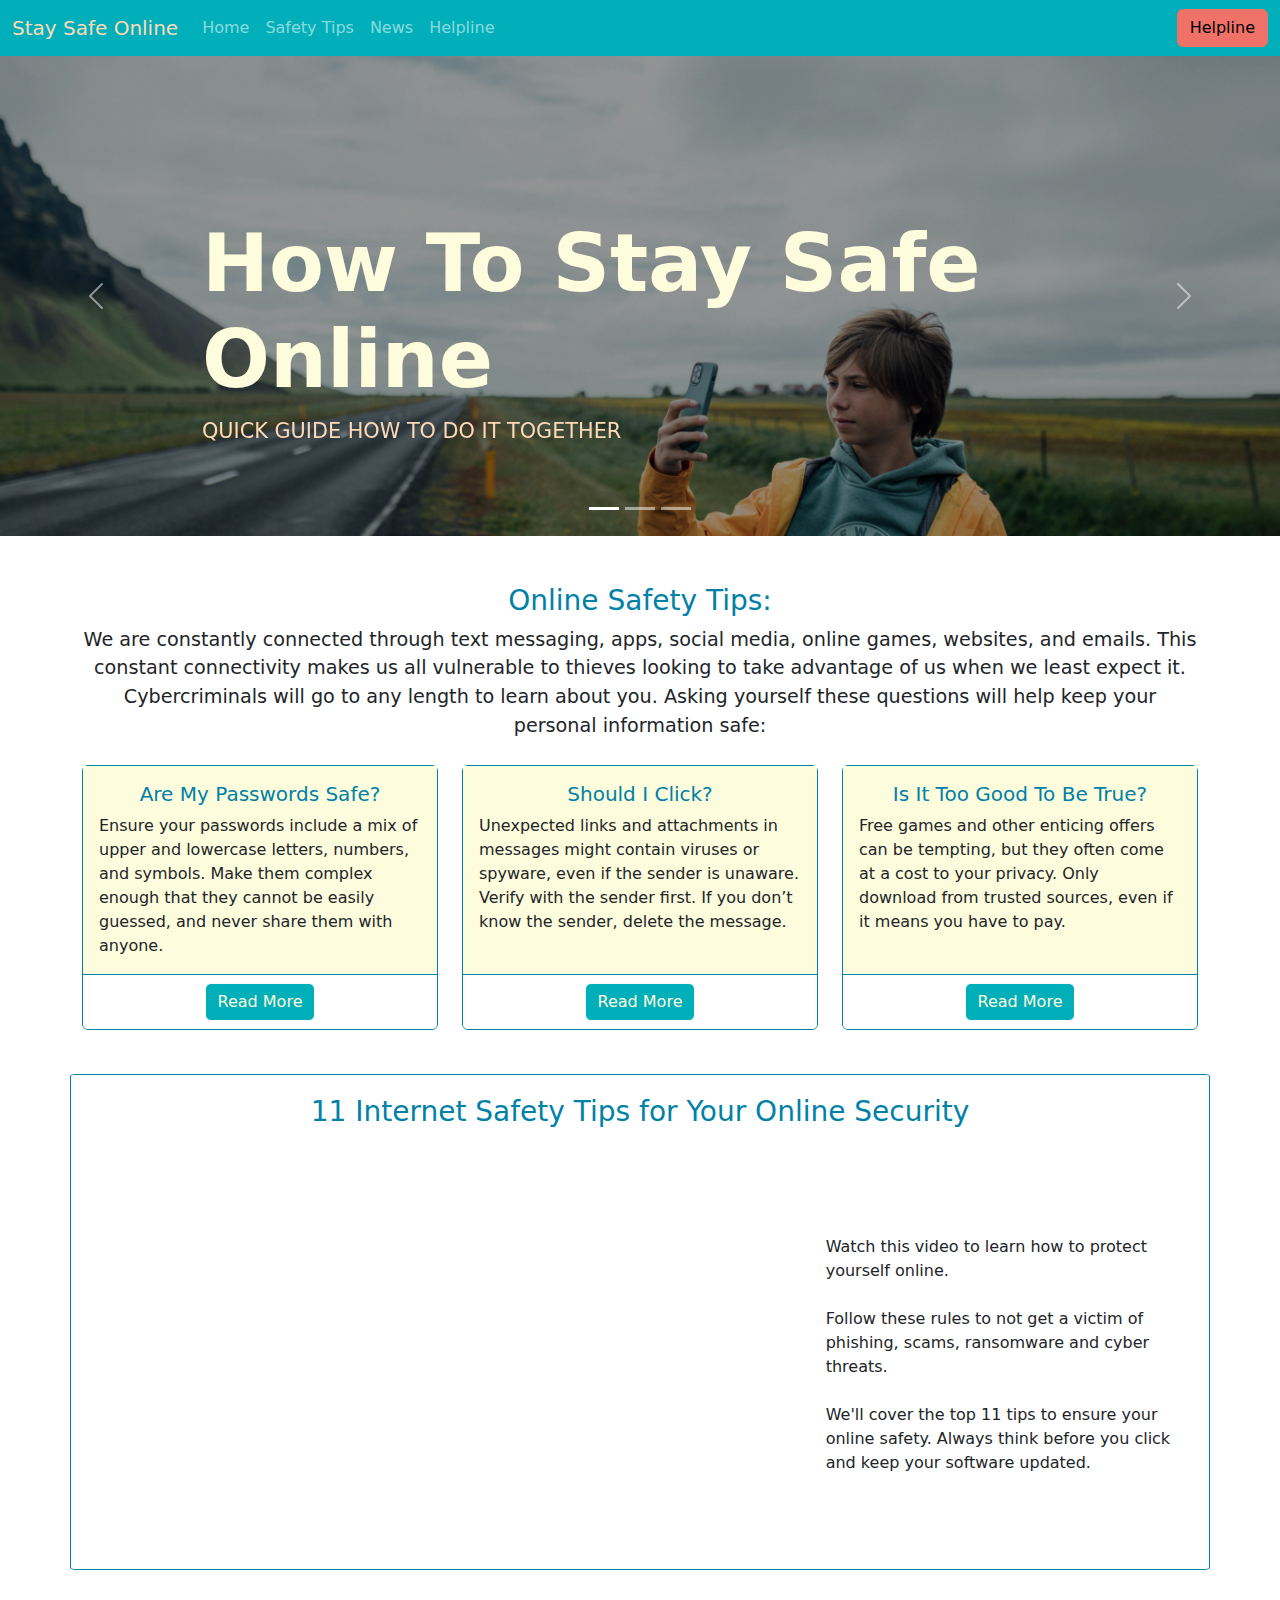
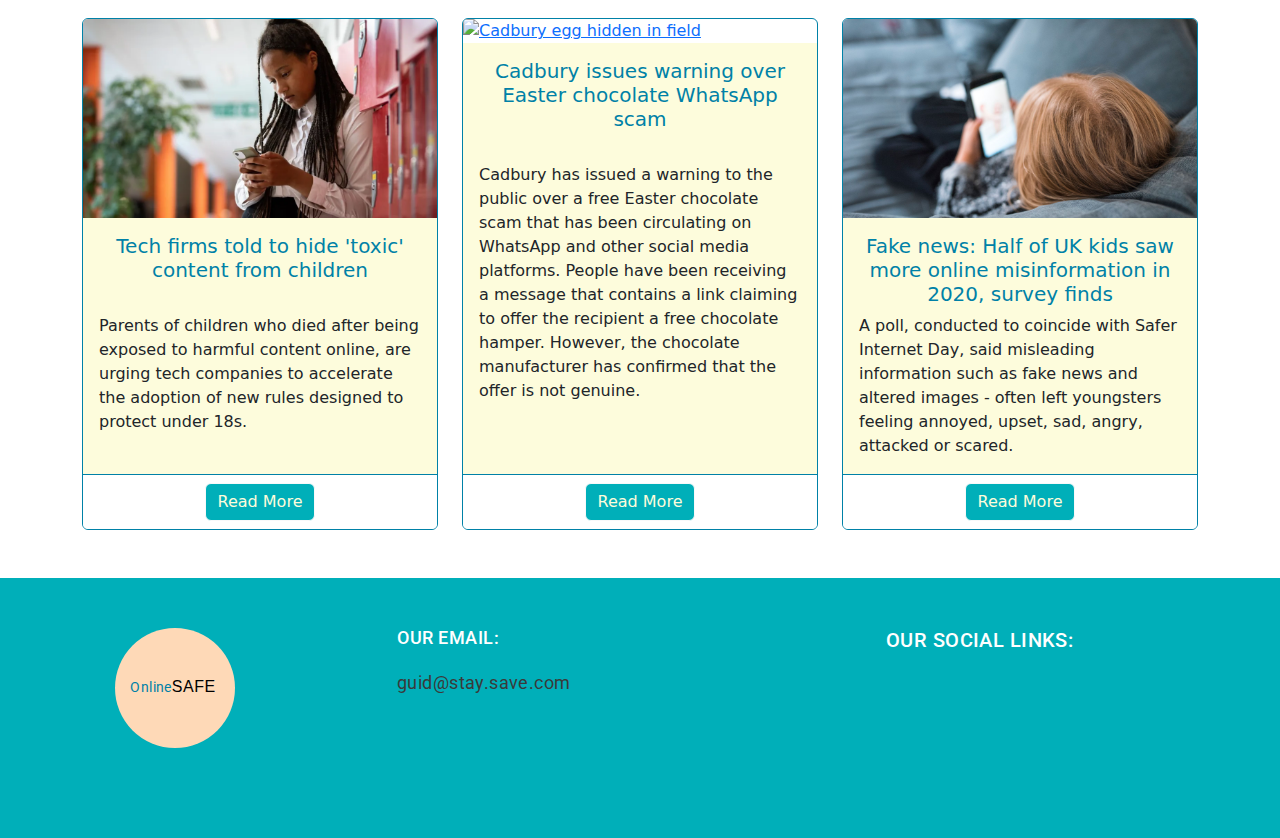
==== commit 2bd52274: "Merge pull request #39 from Swetlanda/hero" ====
--- a/index.html
+++ b/index.html
@@ -44,7 +44,7 @@
                     <li class="nav-item"><a class="nav-link" href="/helpline.html">Helpline</a></li>
                 </ul>
             </div>
-            <a href="/helpline.html"><button type="button" class="btn btn-helpline">Helpline</button></a>
+            <a href="/helpline.html" class="btn btn-helpline" role="button">Helpline</a>
         </div>
     </nav>
 
@@ -117,8 +117,8 @@
                         </p>
                     </div>
                 </div>
-                <div class="row row-cols-1 row-cols-md-3 g-4">
-                    <div class="col">
+                <div class="row row-cols-1 row-cols-md-3">
+                    <div class="col mb-4">
                         <div class="card h-100">
                             <div class="card-body safety-article">
                                 <h5 class="card-title"><i class="fa-solid fa-key"></i> Are My Passwords Safe?
@@ -135,7 +135,7 @@
                             </div>
                         </div>
                     </div>
-                    <div class="col">
+                    <div class="co mb-4">
                         <div class="card h-100">
                             <div class="card-body safety-article">
                                 <h5 class="card-title"><i class="fa-solid fa-bug"></i> Should I Click?</h5>
@@ -151,7 +151,7 @@
                             </div>
                         </div>
                     </div>
-                    <div class="col">
+                    <div class="col mb-4">
                         <div class="card h-100">
                             <div class="card-body safety-article">
                                 <h5 class="card-title"><i class="fa-solid fa-user-shield"></i> Is It Too Good To
@@ -171,8 +171,7 @@
                     </div>
                 </div>
             </div>
-            <br>
-        </section>
+         </section>
 
         <!-- /.Safety Tips Features -->
 
@@ -184,21 +183,24 @@
                         Your Online Security</h3>
                 </div>
                 <div class="row">
-                    <div class="col-md-8">
-
+                    <div class="col-md-8 mb-3">
                         <div class="embed-responsive embed-responsive-16by9 video-box">
                             <iframe class="embed-responsive-item" width="560" height="315"
                                 src="https://www.youtube.com/embed/aO858HyFbKI?si=JNpHfuOLZrIOGwJD"
-                                title="YouTube video player" frameborder="0"
+                                title="YouTube video player" 
                                 allow="accelerometer; autoplay; clipboard-write; encrypted-media; gyroscope; picture-in-picture; web-share"
                                 referrerpolicy="strict-origin-when-cross-origin" allowfullscreen></iframe>
                         </div>
                     </div>
-                    <div class="col-md-4 video-description">
+                    <div class="col-md-4 video-description d-flex align-items-center">
                         <p>
                             Watch this video to learn how to protect yourself online.
+                            <br>
+                            <br>
                             Follow these rules to not get a victim of phishing, scams, ransomware and cyber
                             threats.
+                            <br>
+                            <br>
                             We'll cover the top 11 tips to ensure your online safety.
                             Always think before you click and keep your software updated.
                         </p>
@@ -213,7 +215,7 @@
 <!-- /News Features -->
         <div class="container">
             <div class="row row-cols-1 row-cols-md-3">
-                <div class="col">
+                <div class="col mb-4">
                     <div class="card h-100">
                         <a href="https://www.bbc.co.uk/news/articles/czrx13jj9p3o" target="_blank">
                             <img src="/assets/images/bbc-news-toxic-content.jpg" class="card-img-top"
@@ -234,7 +236,7 @@
                         </div>
                     </div>
                 </div>
-                <div class="col">
+                <div class="col mb-4">
                     <div class="card h-100">
                         <a href="https://news.sky.com/story/cadbury-issues-warning-over-easter-chocolate-whatsapp-scam-12579457"
                             target="_blank">
@@ -258,7 +260,7 @@
                         </div>
                     </div>
                 </div>
-                <div class="col">
+                <div class="col mb-4">
                     <div class="card h-100">
                         <a href="https://news.sky.com/story/fake-news-half-of-uk-kids-saw-more-online-misinformation-in-2020-survey-finds-12213722"
                             target="_blank">
@@ -284,8 +286,7 @@
             </div>
         </div>
         <br>
-        <br>
-    </main>
+     </main>
 
     <!--Footer-->
     <footer class="footer">
--- a/assets/css/style.css
+++ b/assets/css/style.css
@@ -160,6 +160,9 @@
     left: 0;
     width: 100%;
     height: 100%;
+}
+. embed-responsive-item {
+    border: 0; 
 }
 
 @media (max-width: 767px) {
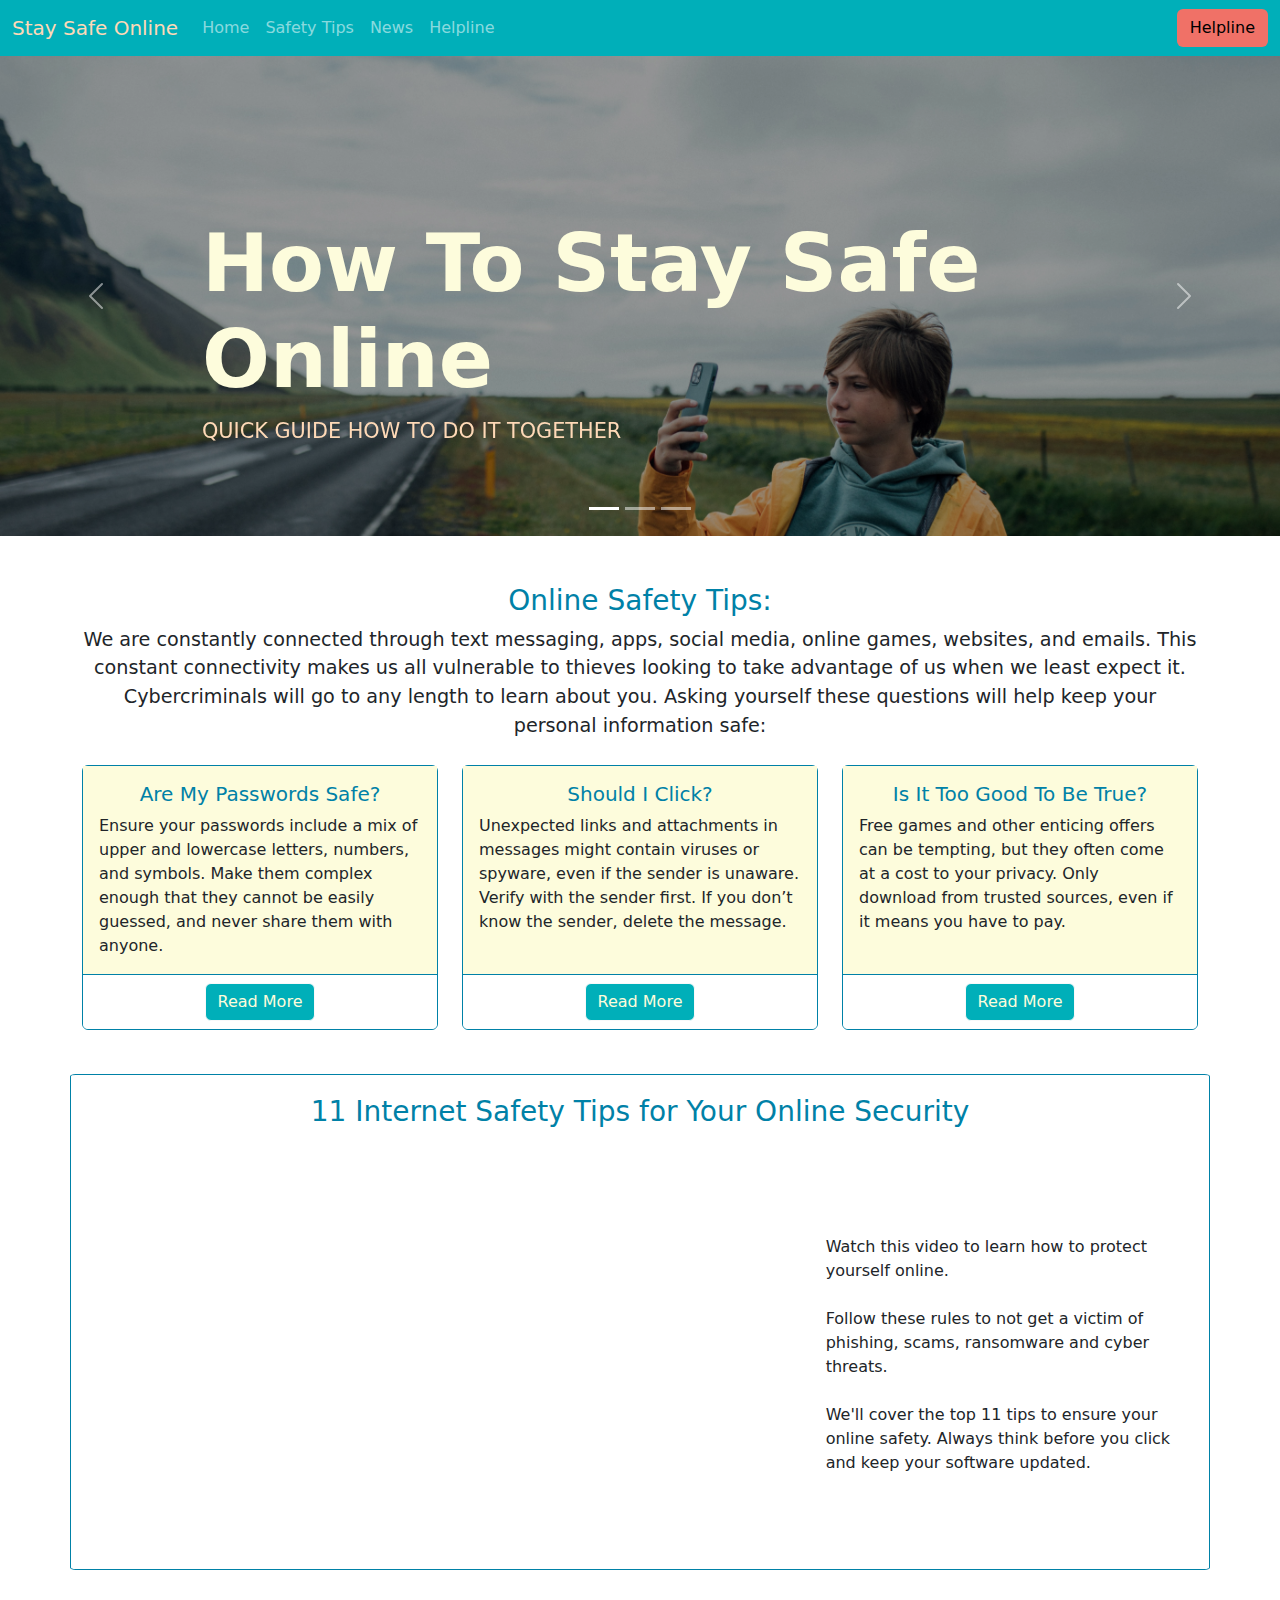
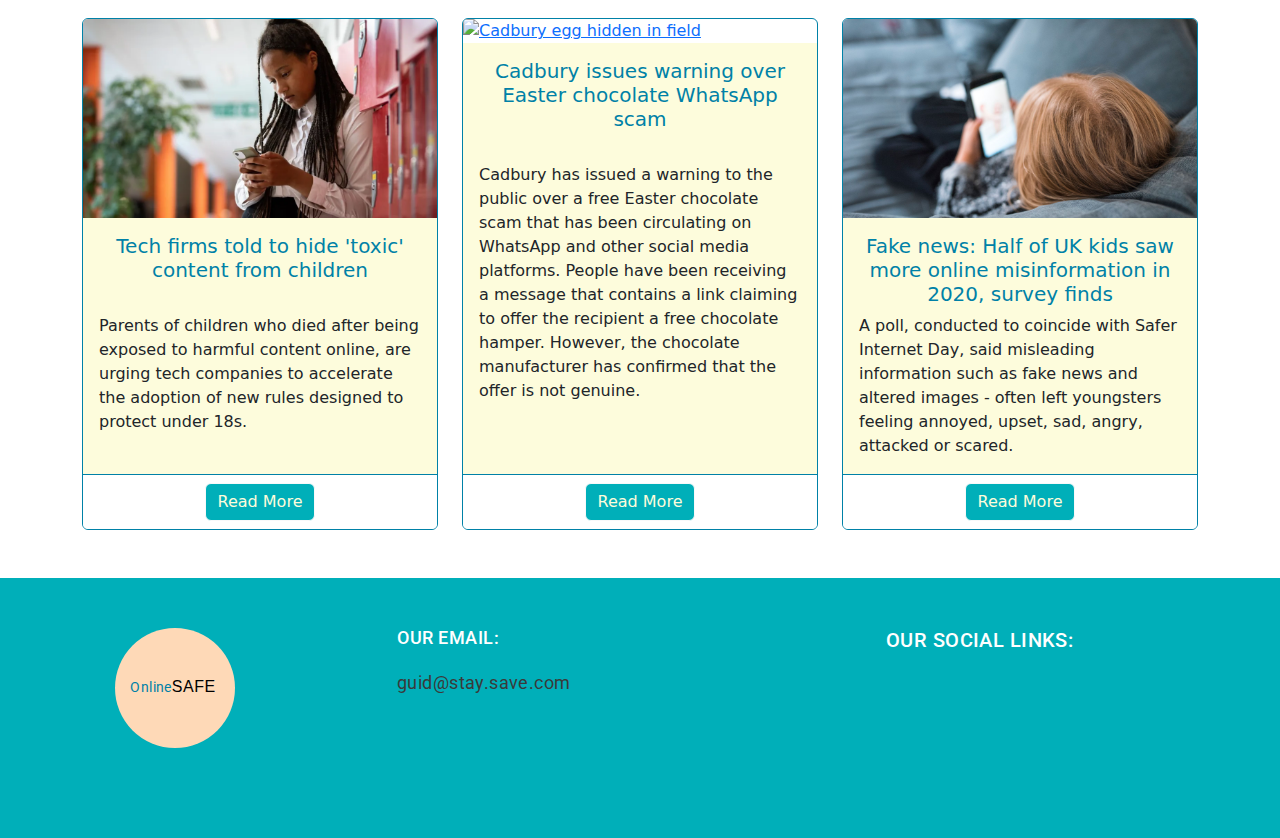
==== commit de40d49a: "Merge pull request #42 from Swetlanda/fixing-1" ====
--- a/index.html
+++ b/index.html
@@ -66,21 +66,21 @@
                 <div class="carousel-inner">
                     <div class="carousel-item active c-item">
                         <img src="/assets/images/hero/banner1.jpg" class="d-block w-100 c-img" alt="boy with a phone">
-                        <div id="cover-text">
+                        <div class="cover-text">
                             <h1 class="display-1 fw-bolder text-capitalize mt-5">How to stay safe online</h1>
                             <p class="text-uppercase">Quick guide how to do it together</p>
                         </div>
                     </div>
                     <div class="carousel-item c-item">
                         <img src="/assets/images/hero/banner2.jpg" class="d-block w-100 c-img" alt="a laptop">
-                        <div id="cover-text">
+                        <div class="cover-text">
                             <h1 class="display-1 fw-bolder taxt-capitalize mt-5">How to stay safe online</h1>
                             <p class="text-uppercase">Quick guide how to do it together</p>
                         </div>
                     </div>
                     <div class="carousel-item c-item">
                         <img src="/assets/images/hero/banner3.jpg" class="d-block w-100 c-img" alt="teenegers with phones">
-                        <div id="cover-text">
+                        <div class="cover-text">
                             <h1 class="display-1 fw-bolder taxt-capitalize mt-5">How to stay safe online</h1>
                             <p class="text-uppercase">Quick guide how to do it together</p>
                         </div>
--- a/assets/css/style.css
+++ b/assets/css/style.css
@@ -25,14 +25,12 @@
 
 .btn-helpline {
     background-color: #F07167;
-    border-color: #F07167;
-    color: black;
+        color: black;
 }
 
 .btn-helpline:hover {
     background-color: #d7473c;
-    border-color: #d7473c;
-}
+   }
 
 .navbar-brand {
     color: #FED9B7;
@@ -52,7 +50,7 @@
     position: relative;
 }
 
-#cover-text {
+.cover-text {
     font-size: 130%;
     position: absolute;
     top: 15%;
@@ -161,7 +159,7 @@
     width: 100%;
     height: 100%;
 }
-. embed-responsive-item {
+.embed-responsive-item {
     border: 0; 
 }
 
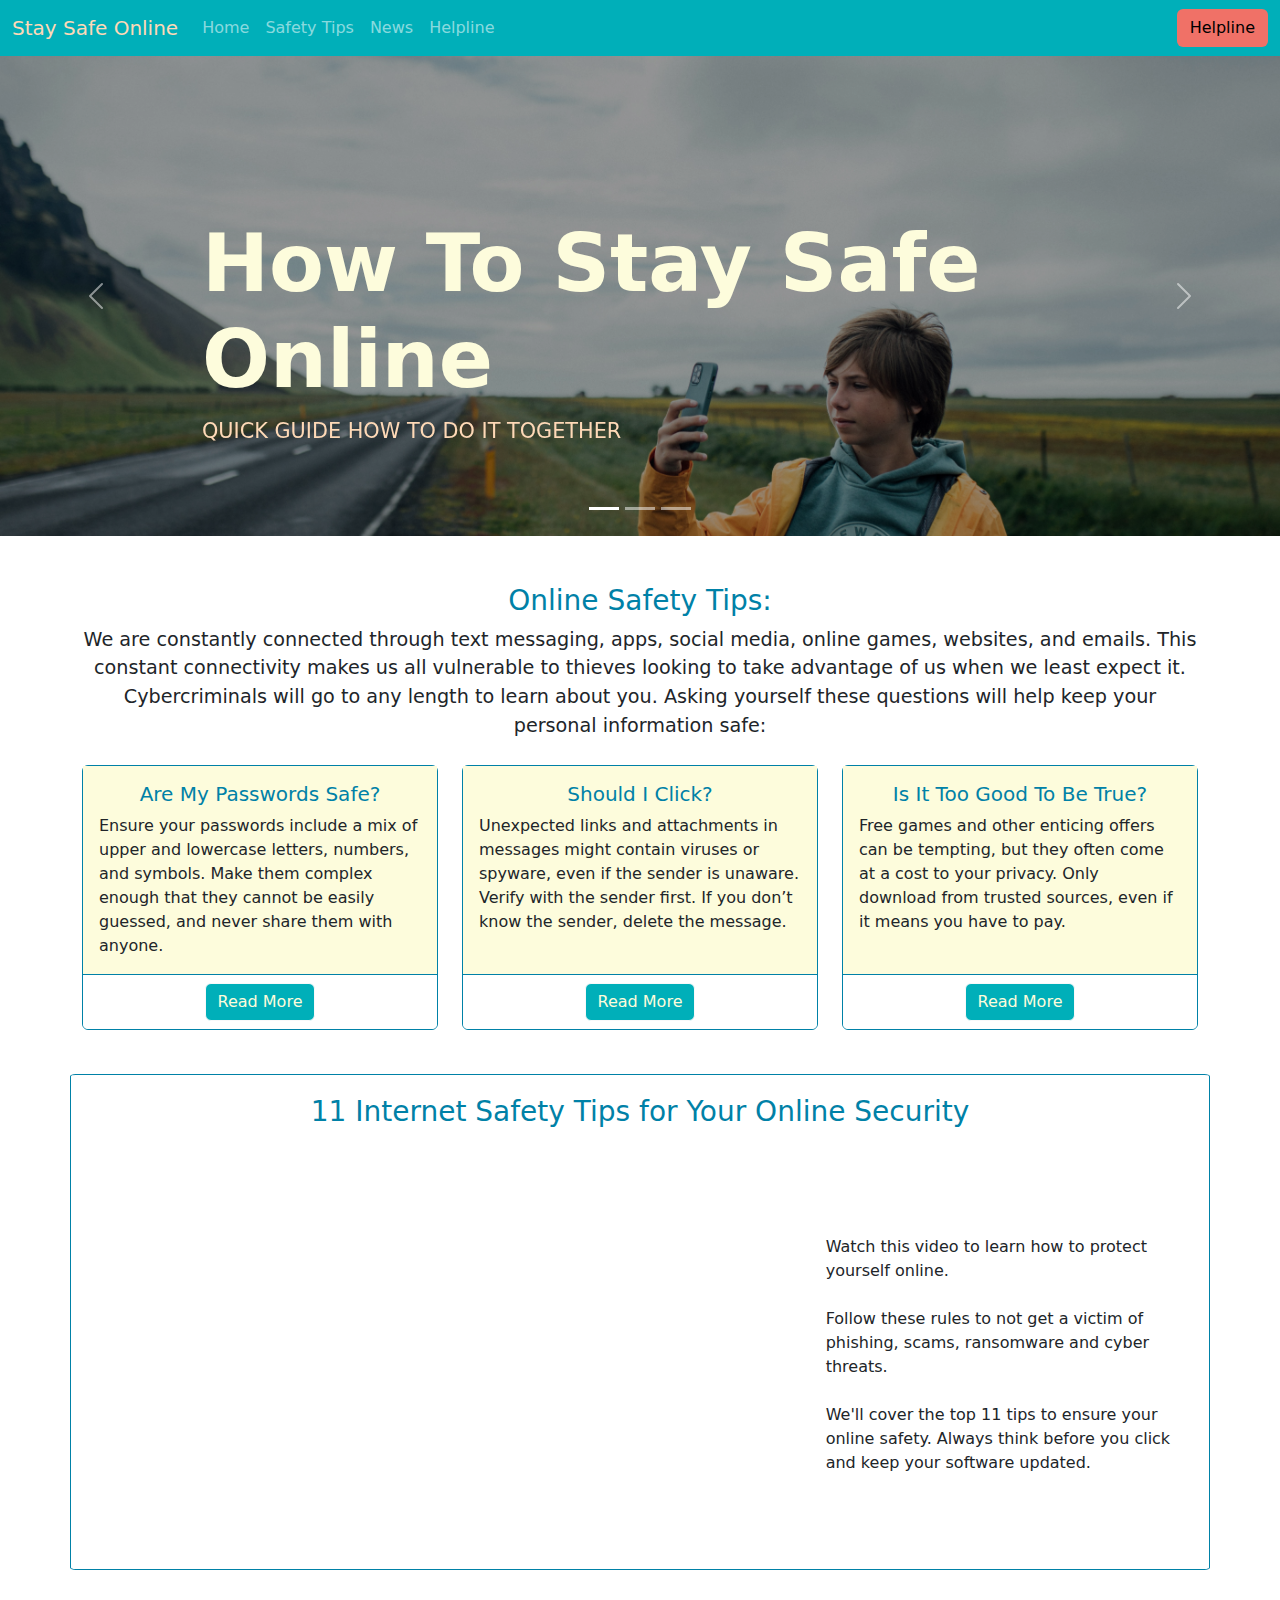
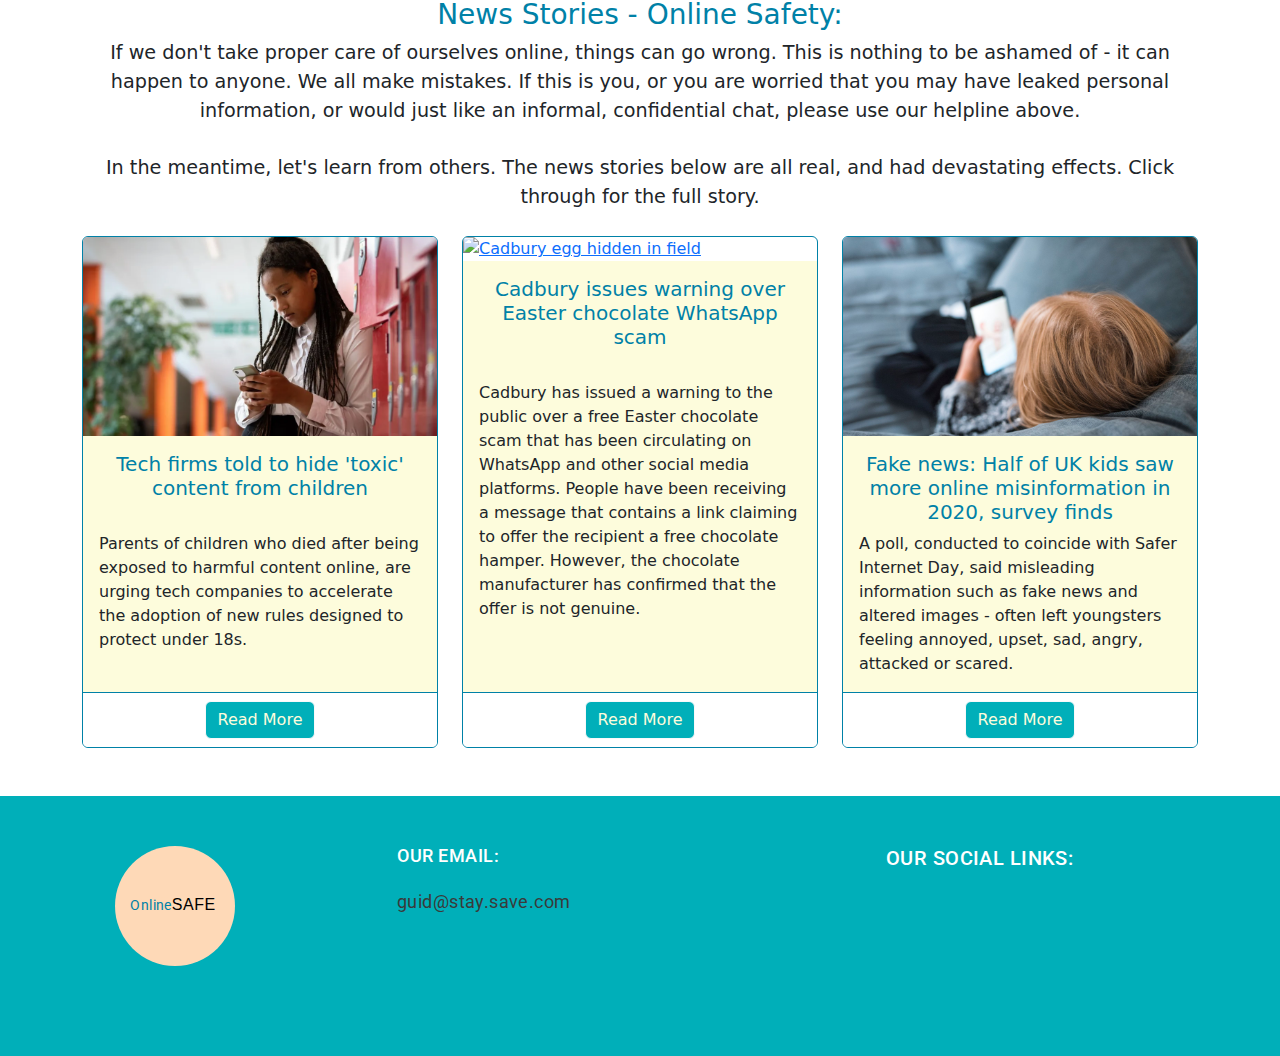
==== commit 6eac89c6: "changes to readme" ====
--- a/index.html
+++ b/index.html
@@ -16,7 +16,8 @@
     <script src="https://kit.fontawesome.com/e3f2204a0c.js" crossorigin="anonymous"></script>
 
     <!--Hover-->
-    <link rel="stylesheet" href="https://cdnjs.cloudflare.com/ajax/libs/hover.css/2.1.1/css/hover-min.css" type="text/css" />
+    <link rel="stylesheet" href="https://cdnjs.cloudflare.com/ajax/libs/hover.css/2.1.1/css/hover-min.css"
+        type="text/css" />
 
     <!--Style CSS-->
     <link rel="stylesheet" href="../assets/css/style.css" type="text/css">
@@ -30,7 +31,7 @@
     <nav class="navbar navbar-expand-sm navbar-dark navbar-custom-background">
         <div class="container-fluid">
             <a href="/" class="navbar-brand">Stay Safe Online</a>
-            
+
             <!-- Bootstrap collapsable nav -->
             <button class="navbar-toggler" type="button" data-bs-toggle="collapse" data-bs-target="#navbarNavDropdown"
                 aria-controls="navbarNavDropdown" aria-expanded="false" aria-label="Toggle navigation">
@@ -79,7 +80,8 @@
                         </div>
                     </div>
                     <div class="carousel-item c-item">
-                        <img src="/assets/images/hero/banner3.jpg" class="d-block w-100 c-img" alt="teenegers with phones">
+                        <img src="/assets/images/hero/banner3.jpg" class="d-block w-100 c-img"
+                            alt="teenegers with phones">
                         <div class="cover-text">
                             <h1 class="display-1 fw-bolder taxt-capitalize mt-5">How to stay safe online</h1>
                             <p class="text-uppercase">Quick guide how to do it together</p>
@@ -171,7 +173,7 @@
                     </div>
                 </div>
             </div>
-         </section>
+        </section>
 
         <!-- /.Safety Tips Features -->
 
@@ -187,7 +189,7 @@
                         <div class="embed-responsive embed-responsive-16by9 video-box">
                             <iframe class="embed-responsive-item" width="560" height="315"
                                 src="https://www.youtube.com/embed/aO858HyFbKI?si=JNpHfuOLZrIOGwJD"
-                                title="YouTube video player" 
+                                title="YouTube video player"
                                 allow="accelerometer; autoplay; clipboard-write; encrypted-media; gyroscope; picture-in-picture; web-share"
                                 referrerpolicy="strict-origin-when-cross-origin" allowfullscreen></iframe>
                         </div>
@@ -208,85 +210,111 @@
                 </div>
             </div>
         </div>
+
+
+        <!-- /News Features -->
+        <section id="new-feature-landing">
+            <div class="container">
+                <div class="row">
+                    <div class="col-12 my-2">
+                        <h3 class="news-header"><i class="fa-regular fa-newspaper"></i> News Stories - Online Safety:
+                        </h3>
+                        <p class="homepage-safety-text">If we don't take proper care of ourselves online, things can go
+                            wrong.
+                            This is nothing to be ashamed of - it can happen to anyone. We all make mistakes. If this is
+                            you, or you are worried that you may have
+                            leaked personal information, or would just like an informal, confidential chat, please use
+                            our
+                            helpline above.
+
+                            <br> <br> In the meantime, let's learn from others. The news stories below are all real, and
+                            had
+                            devastating effects. Click through for the full story.
+
+                        </p>
+                    </div>
+                </div>
+            </div>
+
+            <div class="container">
+                <div class="row row-cols-1 row-cols-md-3">
+                    <div class="col mb-4">
+                        <div class="card h-100">
+                            <a href="https://www.bbc.co.uk/news/articles/czrx13jj9p3o" target="_blank">
+                                <img src="/assets/images/bbc-news-toxic-content.jpg" class="card-img-top"
+                                    alt="Girl looking at phone">
+                            </a>
+                            <div class="card-body safety-article">
+                                <h5 class="card-title">Tech firms told to hide 'toxic' content from children</h5>
+                                <br>
+                                <p class="card-text">Parents of children who died after being exposed to harmful content
+                                    online,
+                                    are urging tech companies to accelerate the adoption of new rules designed to
+                                    protect
+                                    under 18s.
+                                </p>
+                            </div>
+                            <div class="card-footer">
+                                <a href="https://www.bbc.co.uk/news/articles/czrx13jj9p3o" target="_blank"
+                                    class="btn btn-light">Read More</a>
+                            </div>
+                        </div>
+                    </div>
+                    <div class="col mb-4">
+                        <div class="card h-100">
+                            <a href="https://news.sky.com/story/cadbury-issues-warning-over-easter-chocolate-whatsapp-scam-12579457"
+                                target="_blank">
+                                <img src="/assets/images/skynews-cadbury-scam-whatsapp.png" class="card-img-top"
+                                    alt="Cadbury egg hidden in field">
+                            </a>
+                            <div class="card-body safety-article">
+                                <h5 class="card-title">Cadbury issues warning over Easter chocolate WhatsApp scam</h5>
+                                <br>
+                                <p class="card-text">Cadbury has issued a warning to the public over a free Easter
+                                    chocolate
+                                    scam that has been circulating on WhatsApp and other social media platforms.
+
+                                    People have been receiving a message that contains a link claiming to offer the
+                                    recipient a free chocolate hamper.
+
+                                    However, the chocolate manufacturer has confirmed that the offer is not genuine.</p>
+                            </div>
+                            <div class="card-footer">
+                                <a href="https://news.sky.com/story/cadbury-issues-warning-over-easter-chocolate-whatsapp-scam-12579457"
+                                    target="_blank" class="btn btn-light">Read More</a>
+                            </div>
+                        </div>
+                    </div>
+                    <div class="col mb-4">
+                        <div class="card h-100">
+                            <a href="https://news.sky.com/story/fake-news-half-of-uk-kids-saw-more-online-misinformation-in-2020-survey-finds-12213722"
+                                target="_blank">
+                                <img src="/assets/images/skynews-child-online-safety.jpg" class="card-img-top"
+                                    alt="Redhead child on sofa looking at phone">
+                            </a>
+                            <div class="card-body safety-article">
+                                <h5 class="card-title">Fake news: Half of UK kids saw more online misinformation in
+                                    2020,
+                                    survey finds
+                                </h5>
+                                <p class="card-text">A poll, conducted to coincide with Safer Internet Day, said
+                                    misleading
+                                    information such as fake news and altered images - often left youngsters feeling
+                                    annoyed, upset, sad, angry, attacked or scared.
+                                </p>
+                            </div>
+                            <div class="card-footer">
+                                <a href="https://news.sky.com/story/fake-news-half-of-uk-kids-saw-more-online-misinformation-in-2020-survey-finds-12213722"
+                                    target="_blank" class="btn btn-light">Read More</a>
+                            </div>
+                        </div>
+                    </div>
+                    <br>
+                </div>
+            </div>
+        </section>
         <br>
-        <br>
-
-
-<!-- /News Features -->
-        <div class="container">
-            <div class="row row-cols-1 row-cols-md-3">
-                <div class="col mb-4">
-                    <div class="card h-100">
-                        <a href="https://www.bbc.co.uk/news/articles/czrx13jj9p3o" target="_blank">
-                            <img src="/assets/images/bbc-news-toxic-content.jpg" class="card-img-top"
-                                alt="Girl looking at phone">
-                        </a>
-                        <div class="card-body safety-article">
-                            <h5 class="card-title">Tech firms told to hide 'toxic' content from children</h5>
-                            <br>
-                            <p class="card-text">Parents of children who died after being exposed to harmful content
-                                online,
-                                are urging tech companies to accelerate the adoption of new rules designed to protect
-                                under 18s.
-                            </p>
-                        </div>
-                        <div class="card-footer">
-                            <a href="https://www.bbc.co.uk/news/articles/czrx13jj9p3o" target="_blank"
-                                class="btn btn-light">Read More</a>
-                        </div>
-                    </div>
-                </div>
-                <div class="col mb-4">
-                    <div class="card h-100">
-                        <a href="https://news.sky.com/story/cadbury-issues-warning-over-easter-chocolate-whatsapp-scam-12579457"
-                            target="_blank">
-                            <img src="/assets/images/skynews-cadbury-scam-whatsapp.png" class="card-img-top"
-                                alt="Cadbury egg hidden in field">
-                        </a>
-                        <div class="card-body safety-article">
-                            <h5 class="card-title">Cadbury issues warning over Easter chocolate WhatsApp scam</h5>
-                            <br>
-                            <p class="card-text">Cadbury has issued a warning to the public over a free Easter chocolate
-                                scam that has been circulating on WhatsApp and other social media platforms.
-
-                                People have been receiving a message that contains a link claiming to offer the
-                                recipient a free chocolate hamper.
-
-                                However, the chocolate manufacturer has confirmed that the offer is not genuine.</p>
-                        </div>
-                        <div class="card-footer">
-                            <a href="https://news.sky.com/story/cadbury-issues-warning-over-easter-chocolate-whatsapp-scam-12579457"
-                                target="_blank" class="btn btn-light">Read More</a>
-                        </div>
-                    </div>
-                </div>
-                <div class="col mb-4">
-                    <div class="card h-100">
-                        <a href="https://news.sky.com/story/fake-news-half-of-uk-kids-saw-more-online-misinformation-in-2020-survey-finds-12213722"
-                            target="_blank">
-                            <img src="/assets/images/skynews-child-online-safety.jpg" class="card-img-top"
-                                alt="Redhead child on sofa looking at phone">
-                        </a>
-                        <div class="card-body safety-article">
-                            <h5 class="card-title">Fake news: Half of UK kids saw more online misinformation in 2020,
-                                survey finds
-                            </h5>
-                            <p class="card-text">A poll, conducted to coincide with Safer Internet Day, said misleading
-                                information such as fake news and altered images - often left youngsters feeling
-                                annoyed, upset, sad, angry, attacked or scared.
-                            </p>
-                        </div>
-                        <div class="card-footer">
-                            <a href="https://news.sky.com/story/fake-news-half-of-uk-kids-saw-more-online-misinformation-in-2020-survey-finds-12213722"
-                                target="_blank" class="btn btn-light">Read More</a>
-                        </div>
-                    </div>
-                </div>
-                <br>
-            </div>
-        </div>
-        <br>
-     </main>
+    </main>
 
     <!--Footer-->
     <footer class="footer">
